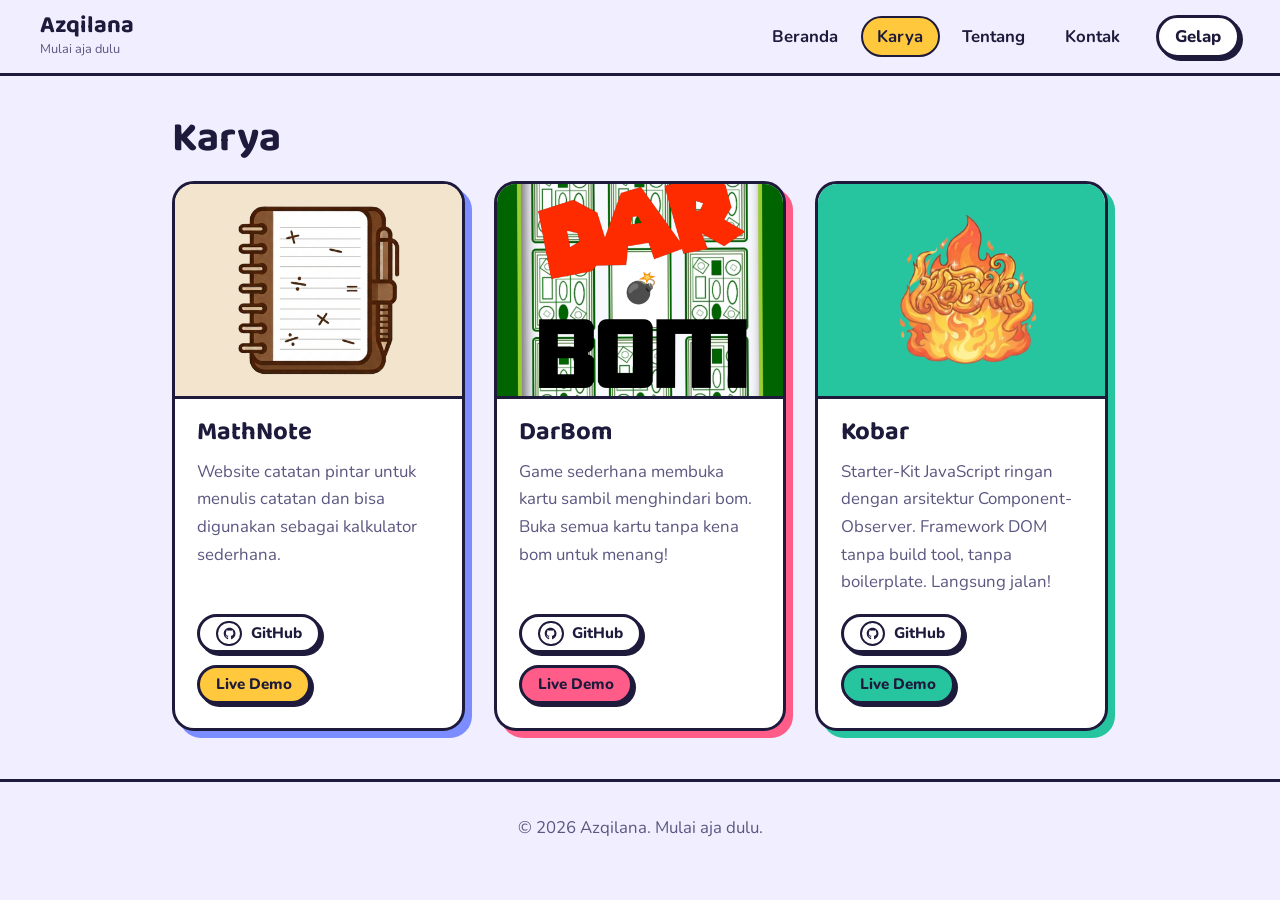
==== karya.html @ f3a000fe "perbaharui desain portofolio" ====
<!doctype html>
<html lang="id" data-theme="light">
<head>
<meta charset="UTF-8">
<meta name="viewport" content="width=device-width, initial-scale=1">
<title>Karya | Azqilana</title>
<meta name="description" content="Karya Azqilana: MathNote, DarBom, dan Kobar.">
<meta property="og:title" content="Azqilana | Junior Web Developer">
<meta property="og:description" content="Karya Azqilana: MathNote, DarBom, dan Kobar.">
<meta property="og:image" content="pp.png">
<link rel="icon" href="favicon.ico">
<link rel="preconnect" href="https://fonts.googleapis.com">
<link rel="stylesheet" href="https://fonts.googleapis.com/css2?family=Baloo+2:wght@700;800&family=Nunito:wght@400;700;800&display=swap">
<link rel="stylesheet" href="style.css">
<script>(function(){var t,m=/[?&]tema=(dark|light)/.exec(location.search);t=m&&m[1];try{t=t||localStorage.getItem("tema")}catch(e){}if(!t&&/^tema:(dark|light)$/.test(window.name))t=window.name.slice(5);t=t||(matchMedia("(prefers-color-scheme: dark)").matches?"dark":"light");document.documentElement.dataset.theme=t})()</script>
</head>
<body data-page="karya.html">
<main>
<h2>Karya</h2>
<div class="grid">
<article class="card" style="--c:var(--blue)">
<img src="mathnote.png" alt="Tampilan MathNote">
<div><h3>MathNote</h3>
<p>Website catatan pintar untuk menulis catatan dan bisa digunakan sebagai kalkulator sederhana.</p>
<div class="row"><a class="btn sm alt" href="https://github.com/azqilana/mathnote" target="_blank" rel="noopener"><span class="ic" aria-hidden="true"><svg><use href="#github"></use></svg></span>GitHub</a><a class="btn sm" href="https://mathnote.azqilana.my.id/" target="_blank" rel="noopener">Live Demo</a></div></div>
</article>
<article class="card" style="--c:var(--pink)">
<img src="DarBom.webp" alt="Tampilan DarBom">
<div><h3>DarBom</h3>
<p>Game sederhana membuka kartu sambil menghindari bom. Buka semua kartu tanpa kena bom untuk menang!</p>
<div class="row"><a class="btn sm alt" href="https://github.com/azqilana/DarBom" target="_blank" rel="noopener"><span class="ic" aria-hidden="true"><svg><use href="#github"></use></svg></span>GitHub</a><a class="btn sm pink" href="https://darbom.azqilana.my.id/" target="_blank" rel="noopener">Live Demo</a></div></div>
</article>
<article class="card" style="--c:var(--mint)">
<img class="logo" src="kobar-logo.png" alt="Logo Kobar">
<div><h3>Kobar</h3>
<p>Starter-Kit JavaScript ringan dengan arsitektur Component-Observer. Framework DOM tanpa build tool, tanpa boilerplate. Langsung jalan!</p>
<div class="row"><a class="btn sm alt" href="https://github.com/azqilana/kobar" target="_blank" rel="noopener"><span class="ic" aria-hidden="true"><svg><use href="#github"></use></svg></span>GitHub</a><a class="btn sm mint" href="https://kobar.azqilana.my.id/" target="_blank" rel="noopener">Live Demo</a></div></div>
</article>
</div>
</main>
<script src="site.js"></script>
</body>
</html>
---- style.css ----
:root{--bg:#F1EEFF;--card:#fff;--ink:#1D1A3B;--muted:#5B5780;--line:#1D1A3B;--pink:#FF5C8A;--yellow:#FFC83D;--mint:#27C4A0;--blue:#7B8DFF;--on:#1D1A3B;--err:#C2185B}
[data-theme=dark]{--bg:#16132E;--card:#231F47;--ink:#F3F0FF;--muted:#B7B2DB;--line:#F3F0FF;--err:#FF7FA5}
*{box-sizing:border-box}
html{scroll-padding-top:90px}
body{margin:0;background:var(--bg);color:var(--ink);font:1.05rem/1.65 Nunito,system-ui,sans-serif;padding-top:env(safe-area-inset-top)}
h1,h2,h3,.logo b{font-family:"Baloo 2",Nunito,system-ui,sans-serif;line-height:1.1;margin:0}
:focus-visible{outline:3px solid var(--blue);outline-offset:3px}
.bar{position:sticky;top:0;z-index:5;display:flex;flex-wrap:wrap;align-items:center;gap:.5rem 1.25rem;padding:.8rem clamp(1rem,4vw,2.5rem);background:var(--bg);border-bottom:3px solid var(--line)}
.logo{display:flex;flex-direction:column;text-decoration:none;color:inherit;margin-right:auto}
.logo b{font-size:1.5rem}.logo small{color:var(--muted);font-size:.8rem}
nav{display:flex;gap:.4rem;flex-wrap:wrap}
nav a{padding:.3rem .9rem;border-radius:99px;text-decoration:none;color:inherit;font-weight:700;border:2px solid transparent}
nav a:hover{border-color:var(--line)}
nav a[aria-current]{background:var(--yellow);color:var(--on);border-color:var(--line)}
button,.btn{font:inherit;font-weight:800;cursor:pointer;border:3px solid var(--line);border-radius:99px;padding:.55rem 1.3rem;color:var(--on);background:var(--yellow);text-decoration:none;display:inline-flex;align-items:center;justify-content:center;gap:.55rem;box-shadow:3px 3px 0 var(--line);transition:transform .12s,box-shadow .12s}
button:hover,.btn:hover{transform:translate(-1px,-1px);box-shadow:5px 5px 0 var(--line)}
button:active,.btn:active{transform:translate(2px,2px);box-shadow:1px 1px 0 var(--line)}
button:disabled{opacity:.7;cursor:wait}
#tema{background:var(--card);color:var(--ink);padding:.3rem 1rem}
.btn.alt{background:var(--card);color:var(--ink)}
.btn.sm{padding:.25rem 1rem;font-size:.95rem}
.pink{background:var(--pink)}.mint{background:var(--mint)}
main{max-width:1000px;margin:0 auto;padding:2.5rem clamp(1rem,4vw,2rem) 3rem}
h1{font-size:clamp(2.4rem,7vw,4.2rem)}
h2{font-size:clamp(1.8rem,5vw,2.6rem);margin:3rem 0 1.2rem}
main>h2:first-child{margin-top:0}
.lead{font-size:1.2rem;max-width:34rem}
.hero{display:grid;grid-template-columns:1fr 280px;gap:2.5rem;align-items:center}
.photo{width:100%;aspect-ratio:1;object-fit:cover;background:var(--yellow);border:3px solid var(--line);border-radius:42% 58% 55% 45%/50% 45% 55% 50%;box-shadow:8px 8px 0 var(--pink)}
.tag{display:inline-block;background:var(--mint);color:var(--on);border:3px solid var(--line);border-radius:99px;padding:.1rem .9rem;font-weight:800;margin:.8rem 0}
.row{display:flex;flex-wrap:wrap;gap:.75rem;margin-top:1.4rem}
.chips{display:flex;flex-wrap:wrap;gap:.7rem;padding:0;margin:0;list-style:none}
.chips li{padding:.35rem 1.1rem;border:3px solid var(--line);border-radius:99px;font-weight:800;color:var(--on)}
.chips li:nth-child(4n+1){background:var(--yellow)}.chips li:nth-child(4n+2){background:var(--pink)}
.chips li:nth-child(4n+3){background:var(--mint)}.chips li:nth-child(4n){background:var(--blue)}
.grid{display:grid;grid-template-columns:repeat(auto-fit,minmax(270px,1fr));gap:1.8rem}
.card{background:var(--card);border:3px solid var(--line);border-radius:22px;overflow:hidden;box-shadow:7px 7px 0 var(--c,var(--pink));display:flex;flex-direction:column}
.card img{width:100%;aspect-ratio:4/3;height:auto;object-fit:cover;object-position:center;background:var(--c);border-bottom:3px solid var(--line)}
.card img.logo{object-fit:contain;padding:1rem}
.card>div{padding:1.2rem 1.4rem 1.5rem;display:flex;flex-direction:column;gap:.7rem;flex:1}
.card h3{font-size:1.6rem}.card p{margin:0;color:var(--muted)}
.card .row{margin-top:auto;padding-top:.4rem}
.about{display:grid;grid-template-columns:260px 1fr;gap:2.5rem;align-items:start}
.about p{max-width:36rem;margin:0 0 1rem}
.contact{display:grid;grid-template-columns:1fr 1fr;gap:2rem;align-items:start}
.box{background:var(--card);border:3px solid var(--line);border-radius:22px;padding:1.5rem;box-shadow:7px 7px 0 var(--c,var(--blue))}
.box h2{margin:0 0 1rem;font-size:1.7rem}
.social{display:flex;flex-direction:column;gap:.9rem;align-items:flex-start}
input,textarea{width:100%;font:inherit;padding:.7rem 1rem;margin-bottom:.9rem;border:3px solid var(--line);border-radius:14px;background:var(--bg);color:var(--ink)}
textarea{min-height:140px;resize:vertical}
.err{min-height:1.5rem;color:var(--err);font-weight:700;margin:0 0 .6rem}
footer{text-align:center;padding:2rem 1rem;color:var(--muted);border-top:3px solid var(--line)}
@media(max-width:760px){.hero,.about,.contact{grid-template-columns:1fr}.hero .photo{order:-1;max-width:240px}.about .photo{max-width:220px}}
@media(prefers-reduced-motion:reduce){*{transition:none!important}}
.ic{display:inline-grid;place-items:center;flex:none;width:2rem;height:2rem;background:#fff;color:#1D1A3B;border:2px solid var(--line);border-radius:50%}
.ic svg{width:1.2rem;height:1.2rem}
.btn.sm .ic{width:1.6rem;height:1.6rem}
.btn.sm .ic svg{width:.95rem;height:.95rem}
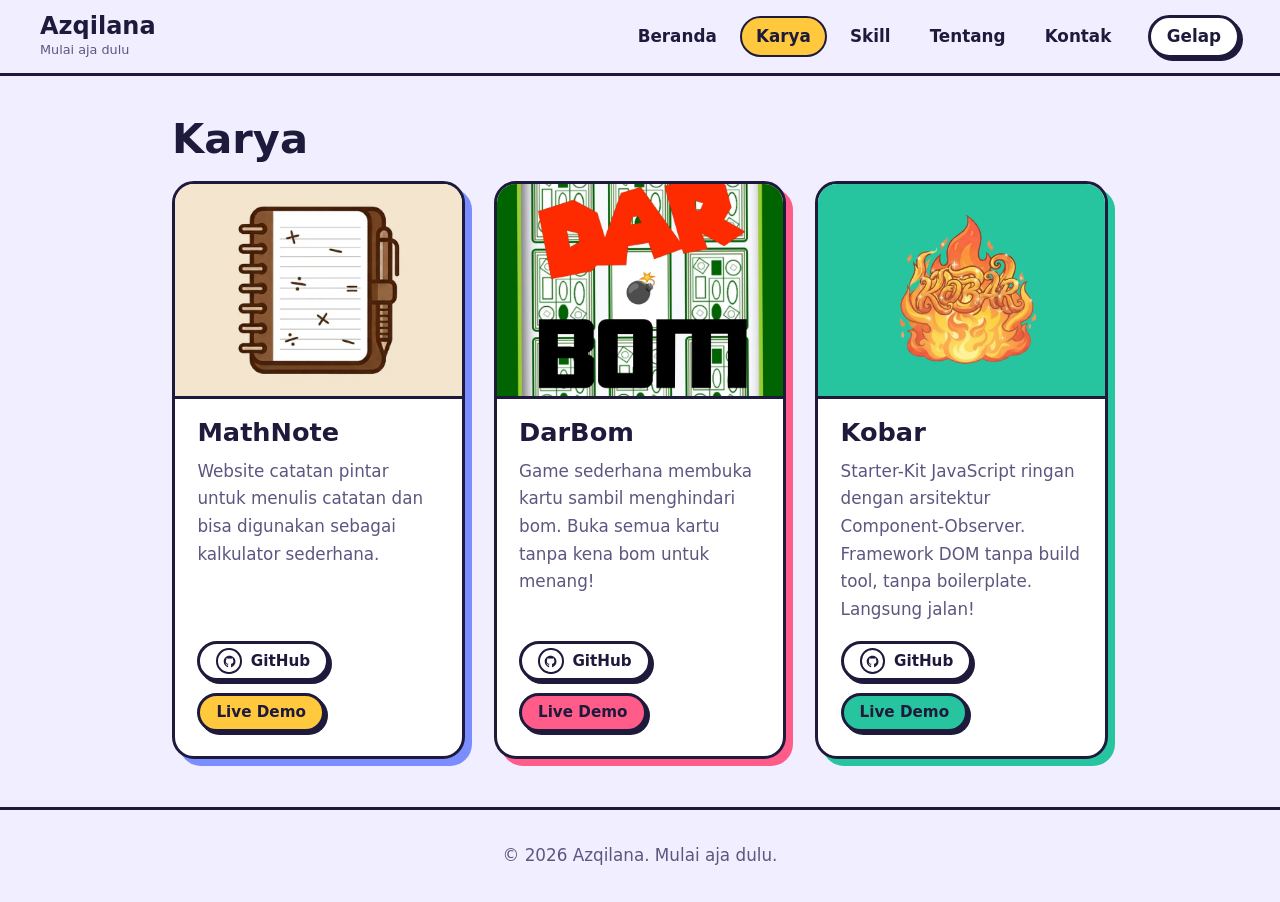
==== commit 9be4f32c: "rubah tampilan beranda dan kompres file gambar" ====
--- a/karya.html
+++ b/karya.html
@@ -7,37 +7,38 @@
 <meta name="description" content="Karya Azqilana: MathNote, DarBom, dan Kobar.">
 <meta property="og:title" content="Azqilana | Junior Web Developer">
 <meta property="og:description" content="Karya Azqilana: MathNote, DarBom, dan Kobar.">
-<meta property="og:image" content="pp.png">
+<meta property="og:image" content="https://azqilana.my.id/pp.jpg">
 <link rel="icon" href="favicon.ico">
-<link rel="preconnect" href="https://fonts.googleapis.com">
-<link rel="stylesheet" href="https://fonts.googleapis.com/css2?family=Baloo+2:wght@700;800&family=Nunito:wght@400;700;800&display=swap">
 <link rel="stylesheet" href="style.css">
 <script>(function(){var t,m=/[?&]tema=(dark|light)/.exec(location.search);t=m&&m[1];try{t=t||localStorage.getItem("tema")}catch(e){}if(!t&&/^tema:(dark|light)$/.test(window.name))t=window.name.slice(5);t=t||(matchMedia("(prefers-color-scheme: dark)").matches?"dark":"light");document.documentElement.dataset.theme=t})()</script>
 </head>
 <body data-page="karya.html">
+<svg xmlns="http://www.w3.org/2000/svg" style="display: none"><symbol id="linkedin" viewBox="0 0 640 640"><path fill="#0077b5" d="M196.3 512L103.4 512L103.4 212.9L196.3 212.9L196.3 512zM149.8 172.1C120.1 172.1 96 147.5 96 117.8C96 103.5 101.7 89.9 111.8 79.8C121.9 69.7 135.6 64 149.8 64C164 64 177.7 69.7 187.8 79.8C197.9 89.9 203.6 103.6 203.6 117.8C203.6 147.5 179.5 172.1 149.8 172.1zM543.9 512L451.2 512L451.2 366.4C451.2 331.7 450.5 287.2 402.9 287.2C354.6 287.2 347.2 324.9 347.2 363.9L347.2 512L254.4 512L254.4 212.9L343.5 212.9L343.5 253.7L344.8 253.7C357.2 230.2 387.5 205.4 432.7 205.4C526.7 205.4 544 267.3 544 347.7L544 512L543.9 512z" /></symbol><symbol id="github" viewBox="0 0 640 640"><path fill="currentColor" d="M237.9 461.4C237.9 463.4 235.6 465 232.7 465C229.4 465.3 227.1 463.7 227.1 461.4C227.1 459.4 229.4 457.8 232.3 457.8C235.3 457.5 237.9 459.1 237.9 461.4zM206.8 456.9C206.1 458.9 208.1 461.2 211.1 461.8C213.7 462.8 216.7 461.8 217.3 459.8C217.9 457.8 216 455.5 213 454.6C210.4 453.9 207.5 454.9 206.8 456.9zM251 455.2C248.1 455.9 246.1 457.8 246.4 460.1C246.7 462.1 249.3 463.4 252.3 462.7C255.2 462 257.2 460.1 256.9 458.1C256.6 456.2 253.9 454.9 251 455.2zM316.8 72C178.1 72 72 177.3 72 316C72 426.9 141.8 521.8 241.5 555.2C254.3 557.5 258.8 549.6 258.8 543.1C258.8 536.9 258.5 502.7 258.5 481.7C258.5 481.7 188.5 496.7 173.8 451.9C173.8 451.9 162.4 422.8 146 415.3C146 415.3 123.1 399.6 147.6 399.9C147.6 399.9 172.5 401.9 186.2 425.7C208.1 464.3 244.8 453.2 259.1 446.6C261.4 430.6 267.9 419.5 275.1 412.9C219.2 406.7 162.8 398.6 162.8 302.4C162.8 274.9 170.4 261.1 186.4 243.5C183.8 237 175.3 210.2 189 175.6C209.9 169.1 258 202.6 258 202.6C278 197 299.5 194.1 320.8 194.1C342.1 194.1 363.6 197 383.6 202.6C383.6 202.6 431.7 169 452.6 175.6C466.3 210.3 457.8 237 455.2 243.5C471.2 261.2 481 275 481 302.4C481 398.9 422.1 406.6 366.2 412.9C375.4 420.8 383.2 435.8 383.2 459.3C383.2 493 382.9 534.7 382.9 542.9C382.9 549.4 387.5 557.3 400.2 555C500.2 521.8 568 426.9 568 316C568 177.3 455.5 72 316.8 72zM169.2 416.9C167.9 417.9 168.2 420.2 169.9 422.1C171.5 423.7 173.8 424.4 175.1 423.1C176.4 422.1 176.1 419.8 174.4 417.9C172.8 416.3 170.5 415.6 169.2 416.9zM158.4 408.8C157.7 410.1 158.7 411.7 160.7 412.7C162.3 413.7 164.3 413.4 165 412C165.7 410.7 164.7 409.1 162.7 408.1C160.7 407.5 159.1 407.8 158.4 408.8zM190.8 444.4C189.2 445.7 189.8 448.7 192.1 450.6C194.4 452.9 197.3 453.2 198.6 451.6C199.9 450.3 199.3 447.3 197.3 445.4C195.1 443.1 192.1 442.8 190.8 444.4zM179.4 429.7C177.8 430.7 177.8 433.3 179.4 435.6C181 437.9 183.7 438.9 185 437.9C186.6 436.6 186.6 434 185 431.7C183.6 429.4 181 428.4 179.4 429.7z" /></symbol></svg>
+<header class="bar"><a class="logo" href="index.html"><b>Azqilana</b><small>Mulai aja dulu</small></a><nav id="nav" aria-label="Menu utama"><a href="index.html">Beranda</a><a href="karya.html" aria-current="page">Karya</a><a href="skill.html">Skill</a><a href="tentang.html">Tentang</a><a href="kontak.html">Kontak</a></nav><button id="tema" type="button"><span class="ico" aria-hidden="true">☾︎</span><span class="lbl">Gelap</span></button><button id="menu" type="button" aria-label="Buka menu" aria-expanded="false" aria-controls="nav"><span class="bars"></span></button></header>
 <main>
 <h2>Karya</h2>
 <div class="grid">
 <article class="card" style="--c:var(--blue)">
-<img src="mathnote.png" alt="Tampilan MathNote">
+<img src="mathnote.webp" width="800" height="800" alt="Tampilan MathNote" decoding="async">
 <div><h3>MathNote</h3>
 <p>Website catatan pintar untuk menulis catatan dan bisa digunakan sebagai kalkulator sederhana.</p>
 <div class="row"><a class="btn sm alt" href="https://github.com/azqilana/mathnote" target="_blank" rel="noopener"><span class="ic" aria-hidden="true"><svg><use href="#github"></use></svg></span>GitHub</a><a class="btn sm" href="https://mathnote.azqilana.my.id/" target="_blank" rel="noopener">Live Demo</a></div></div>
 </article>
 <article class="card" style="--c:var(--pink)">
-<img src="DarBom.webp" alt="Tampilan DarBom">
+<img src="DarBom.webp" width="800" height="800" alt="Tampilan DarBom" loading="lazy" decoding="async">
 <div><h3>DarBom</h3>
 <p>Game sederhana membuka kartu sambil menghindari bom. Buka semua kartu tanpa kena bom untuk menang!</p>
 <div class="row"><a class="btn sm alt" href="https://github.com/azqilana/DarBom" target="_blank" rel="noopener"><span class="ic" aria-hidden="true"><svg><use href="#github"></use></svg></span>GitHub</a><a class="btn sm pink" href="https://darbom.azqilana.my.id/" target="_blank" rel="noopener">Live Demo</a></div></div>
 </article>
 <article class="card" style="--c:var(--mint)">
-<img class="logo" src="kobar-logo.png" alt="Logo Kobar">
+<img class="logo" src="kobar-logo.webp" width="600" height="600" alt="Logo Kobar" loading="lazy" decoding="async">
 <div><h3>Kobar</h3>
 <p>Starter-Kit JavaScript ringan dengan arsitektur Component-Observer. Framework DOM tanpa build tool, tanpa boilerplate. Langsung jalan!</p>
 <div class="row"><a class="btn sm alt" href="https://github.com/azqilana/kobar" target="_blank" rel="noopener"><span class="ic" aria-hidden="true"><svg><use href="#github"></use></svg></span>GitHub</a><a class="btn sm mint" href="https://kobar.azqilana.my.id/" target="_blank" rel="noopener">Live Demo</a></div></div>
 </article>
 </div>
 </main>
+<footer>© 2026 Azqilana. Mulai aja dulu.</footer>
 <script src="site.js"></script>
 </body>
 </html>
--- a/style.css
+++ b/style.css
@@ -2,8 +2,8 @@
 [data-theme=dark]{--bg:#16132E;--card:#231F47;--ink:#F3F0FF;--muted:#B7B2DB;--line:#F3F0FF;--err:#FF7FA5}
 *{box-sizing:border-box}
 html{scroll-padding-top:90px}
-body{margin:0;background:var(--bg);color:var(--ink);font:1.05rem/1.65 Nunito,system-ui,sans-serif;padding-top:env(safe-area-inset-top)}
-h1,h2,h3,.logo b{font-family:"Baloo 2",Nunito,system-ui,sans-serif;line-height:1.1;margin:0}
+body{min-height:100vh;min-height:100dvh;display:flex;flex-direction:column;margin:0;background:var(--bg);color:var(--ink);font:1.05rem/1.65 system-ui,-apple-system,"Segoe UI",Roboto,"Helvetica Neue",Arial,sans-serif;padding-top:env(safe-area-inset-top)}
+h1,h2,h3,.logo b{font-family:ui-rounded,"Arial Rounded MT Bold","Trebuchet MS",system-ui,-apple-system,"Segoe UI",Roboto,sans-serif;font-weight:800;line-height:1.1;margin:0}
 :focus-visible{outline:3px solid var(--blue);outline-offset:3px}
 .bar{position:sticky;top:0;z-index:5;display:flex;flex-wrap:wrap;align-items:center;gap:.5rem 1.25rem;padding:.8rem clamp(1rem,4vw,2.5rem);background:var(--bg);border-bottom:3px solid var(--line)}
 .logo{display:flex;flex-direction:column;text-decoration:none;color:inherit;margin-right:auto}
@@ -50,9 +50,34 @@
 textarea{min-height:140px;resize:vertical}
 .err{min-height:1.5rem;color:var(--err);font-weight:700;margin:0 0 .6rem}
 footer{text-align:center;padding:2rem 1rem;color:var(--muted);border-top:3px solid var(--line)}
-@media(max-width:760px){.hero,.about,.contact{grid-template-columns:1fr}.hero .photo{order:-1;max-width:240px}.about .photo{max-width:220px}}
+.skills{display:grid;grid-template-columns:repeat(auto-fit,minmax(200px,1fr));gap:1.5rem}
+.sk{background:var(--card);border:3px solid var(--line);border-radius:18px;overflow:hidden;box-shadow:5px 5px 0 var(--c,var(--yellow))}
+.sk h3{background:var(--c,var(--yellow));color:var(--on);padding:.7rem 1rem;border-bottom:3px solid var(--line);font-size:1.4rem}
+.sk p{margin:0;padding:.9rem 1rem 1.1rem;color:var(--muted)}
+#menu{display:none;background:var(--card);color:var(--ink)}
+.bars{display:block;width:20px;height:3px;border-radius:2px;background:currentColor;box-shadow:0 -7px 0 currentColor,0 7px 0 currentColor}
+#tema .ico{display:none}
+@media(max-width:760px){
+.bar{flex-wrap:nowrap;gap:.6rem;padding:.55rem 1rem}
+.logo{min-width:0}.logo b{font-size:1.3rem}.logo small{display:none}
+#tema,#menu{min-width:46px;min-height:46px;padding:0 .8rem;display:inline-flex;align-items:center;justify-content:center}
+#tema .lbl{display:none}#tema .ico{display:inline;font-size:1.25rem;line-height:1}
+nav{display:none;position:absolute;top:100%;left:0;right:0;flex-direction:column;gap:.3rem;padding:.6rem 1rem 1rem;background:var(--bg);border-bottom:3px solid var(--line)}
+nav.open{display:flex}
+nav a{padding:.8rem 1rem;min-height:48px;display:flex;align-items:center;font-size:1.1rem;border-radius:14px}
+main{padding-top:1.8rem}
+.hero,.about,.contact{grid-template-columns:1fr}
+.hero{text-align:center;justify-items:center;gap:1.5rem}
+.hero .photo{order:-1;width:200px;max-width:60vw}
+.hero .lead{margin-inline:auto}.hero .row{justify-content:center}
+.btn{min-height:44px}.hero .btn{min-height:48px}
+.hero .row{width:100%}.hero .row .btn{flex:1 1 140px}
+.about .photo{width:200px;max-width:60vw;margin-inline:auto}
+.skills{grid-template-columns:1fr 1fr;gap:1.1rem}
+}
 @media(prefers-reduced-motion:reduce){*{transition:none!important}}
 .ic{display:inline-grid;place-items:center;flex:none;width:2rem;height:2rem;background:#fff;color:#1D1A3B;border:2px solid var(--line);border-radius:50%}
 .ic svg{width:1.2rem;height:1.2rem}
 .btn.sm .ic{width:1.6rem;height:1.6rem}
 .btn.sm .ic svg{width:.95rem;height:.95rem}
+main{flex:1;width:100%}
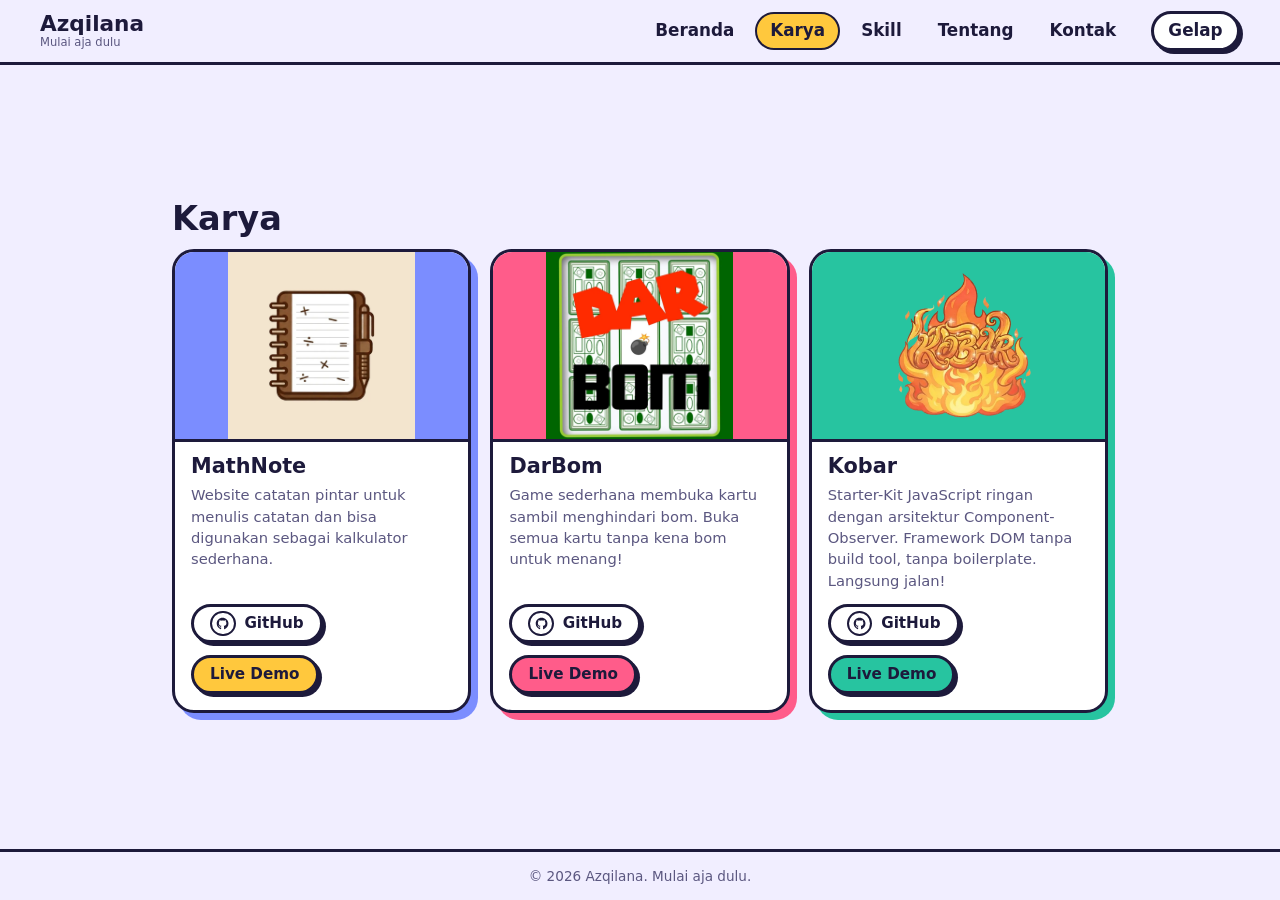
==== commit 079ca8e4: "membuat ai catalog" ====
--- a/karya.html
+++ b/karya.html
@@ -1,44 +1,197 @@
 <!doctype html>
 <html lang="id" data-theme="light">
-<head>
-<meta charset="UTF-8">
-<meta name="viewport" content="width=device-width, initial-scale=1">
-<title>Karya | Azqilana</title>
-<meta name="description" content="Karya Azqilana: MathNote, DarBom, dan Kobar.">
-<meta property="og:title" content="Azqilana | Junior Web Developer">
-<meta property="og:description" content="Karya Azqilana: MathNote, DarBom, dan Kobar.">
-<meta property="og:image" content="https://azqilana.my.id/pp.jpg">
-<link rel="icon" href="favicon.ico">
-<link rel="stylesheet" href="style.css">
-<script>(function(){var t,m=/[?&]tema=(dark|light)/.exec(location.search);t=m&&m[1];try{t=t||localStorage.getItem("tema")}catch(e){}if(!t&&/^tema:(dark|light)$/.test(window.name))t=window.name.slice(5);t=t||(matchMedia("(prefers-color-scheme: dark)").matches?"dark":"light");document.documentElement.dataset.theme=t})()</script>
-</head>
-<body data-page="karya.html">
-<svg xmlns="http://www.w3.org/2000/svg" style="display: none"><symbol id="linkedin" viewBox="0 0 640 640"><path fill="#0077b5" d="M196.3 512L103.4 512L103.4 212.9L196.3 212.9L196.3 512zM149.8 172.1C120.1 172.1 96 147.5 96 117.8C96 103.5 101.7 89.9 111.8 79.8C121.9 69.7 135.6 64 149.8 64C164 64 177.7 69.7 187.8 79.8C197.9 89.9 203.6 103.6 203.6 117.8C203.6 147.5 179.5 172.1 149.8 172.1zM543.9 512L451.2 512L451.2 366.4C451.2 331.7 450.5 287.2 402.9 287.2C354.6 287.2 347.2 324.9 347.2 363.9L347.2 512L254.4 512L254.4 212.9L343.5 212.9L343.5 253.7L344.8 253.7C357.2 230.2 387.5 205.4 432.7 205.4C526.7 205.4 544 267.3 544 347.7L544 512L543.9 512z" /></symbol><symbol id="github" viewBox="0 0 640 640"><path fill="currentColor" d="M237.9 461.4C237.9 463.4 235.6 465 232.7 465C229.4 465.3 227.1 463.7 227.1 461.4C227.1 459.4 229.4 457.8 232.3 457.8C235.3 457.5 237.9 459.1 237.9 461.4zM206.8 456.9C206.1 458.9 208.1 461.2 211.1 461.8C213.7 462.8 216.7 461.8 217.3 459.8C217.9 457.8 216 455.5 213 454.6C210.4 453.9 207.5 454.9 206.8 456.9zM251 455.2C248.1 455.9 246.1 457.8 246.4 460.1C246.7 462.1 249.3 463.4 252.3 462.7C255.2 462 257.2 460.1 256.9 458.1C256.6 456.2 253.9 454.9 251 455.2zM316.8 72C178.1 72 72 177.3 72 316C72 426.9 141.8 521.8 241.5 555.2C254.3 557.5 258.8 549.6 258.8 543.1C258.8 536.9 258.5 502.7 258.5 481.7C258.5 481.7 188.5 496.7 173.8 451.9C173.8 451.9 162.4 422.8 146 415.3C146 415.3 123.1 399.6 147.6 399.9C147.6 399.9 172.5 401.9 186.2 425.7C208.1 464.3 244.8 453.2 259.1 446.6C261.4 430.6 267.9 419.5 275.1 412.9C219.2 406.7 162.8 398.6 162.8 302.4C162.8 274.9 170.4 261.1 186.4 243.5C183.8 237 175.3 210.2 189 175.6C209.9 169.1 258 202.6 258 202.6C278 197 299.5 194.1 320.8 194.1C342.1 194.1 363.6 197 383.6 202.6C383.6 202.6 431.7 169 452.6 175.6C466.3 210.3 457.8 237 455.2 243.5C471.2 261.2 481 275 481 302.4C481 398.9 422.1 406.6 366.2 412.9C375.4 420.8 383.2 435.8 383.2 459.3C383.2 493 382.9 534.7 382.9 542.9C382.9 549.4 387.5 557.3 400.2 555C500.2 521.8 568 426.9 568 316C568 177.3 455.5 72 316.8 72zM169.2 416.9C167.9 417.9 168.2 420.2 169.9 422.1C171.5 423.7 173.8 424.4 175.1 423.1C176.4 422.1 176.1 419.8 174.4 417.9C172.8 416.3 170.5 415.6 169.2 416.9zM158.4 408.8C157.7 410.1 158.7 411.7 160.7 412.7C162.3 413.7 164.3 413.4 165 412C165.7 410.7 164.7 409.1 162.7 408.1C160.7 407.5 159.1 407.8 158.4 408.8zM190.8 444.4C189.2 445.7 189.8 448.7 192.1 450.6C194.4 452.9 197.3 453.2 198.6 451.6C199.9 450.3 199.3 447.3 197.3 445.4C195.1 443.1 192.1 442.8 190.8 444.4zM179.4 429.7C177.8 430.7 177.8 433.3 179.4 435.6C181 437.9 183.7 438.9 185 437.9C186.6 436.6 186.6 434 185 431.7C183.6 429.4 181 428.4 179.4 429.7z" /></symbol></svg>
-<header class="bar"><a class="logo" href="index.html"><b>Azqilana</b><small>Mulai aja dulu</small></a><nav id="nav" aria-label="Menu utama"><a href="index.html">Beranda</a><a href="karya.html" aria-current="page">Karya</a><a href="skill.html">Skill</a><a href="tentang.html">Tentang</a><a href="kontak.html">Kontak</a></nav><button id="tema" type="button"><span class="ico" aria-hidden="true">☾︎</span><span class="lbl">Gelap</span></button><button id="menu" type="button" aria-label="Buka menu" aria-expanded="false" aria-controls="nav"><span class="bars"></span></button></header>
-<main>
-<h2>Karya</h2>
-<div class="grid">
-<article class="card" style="--c:var(--blue)">
-<img src="mathnote.webp" width="800" height="800" alt="Tampilan MathNote" decoding="async">
-<div><h3>MathNote</h3>
-<p>Website catatan pintar untuk menulis catatan dan bisa digunakan sebagai kalkulator sederhana.</p>
-<div class="row"><a class="btn sm alt" href="https://github.com/azqilana/mathnote" target="_blank" rel="noopener"><span class="ic" aria-hidden="true"><svg><use href="#github"></use></svg></span>GitHub</a><a class="btn sm" href="https://mathnote.azqilana.my.id/" target="_blank" rel="noopener">Live Demo</a></div></div>
-</article>
-<article class="card" style="--c:var(--pink)">
-<img src="DarBom.webp" width="800" height="800" alt="Tampilan DarBom" loading="lazy" decoding="async">
-<div><h3>DarBom</h3>
-<p>Game sederhana membuka kartu sambil menghindari bom. Buka semua kartu tanpa kena bom untuk menang!</p>
-<div class="row"><a class="btn sm alt" href="https://github.com/azqilana/DarBom" target="_blank" rel="noopener"><span class="ic" aria-hidden="true"><svg><use href="#github"></use></svg></span>GitHub</a><a class="btn sm pink" href="https://darbom.azqilana.my.id/" target="_blank" rel="noopener">Live Demo</a></div></div>
-</article>
-<article class="card" style="--c:var(--mint)">
-<img class="logo" src="kobar-logo.webp" width="600" height="600" alt="Logo Kobar" loading="lazy" decoding="async">
-<div><h3>Kobar</h3>
-<p>Starter-Kit JavaScript ringan dengan arsitektur Component-Observer. Framework DOM tanpa build tool, tanpa boilerplate. Langsung jalan!</p>
-<div class="row"><a class="btn sm alt" href="https://github.com/azqilana/kobar" target="_blank" rel="noopener"><span class="ic" aria-hidden="true"><svg><use href="#github"></use></svg></span>GitHub</a><a class="btn sm mint" href="https://kobar.azqilana.my.id/" target="_blank" rel="noopener">Live Demo</a></div></div>
-</article>
-</div>
-</main>
-<footer>© 2026 Azqilana. Mulai aja dulu.</footer>
-<script src="site.js"></script>
-</body>
+    <head>
+        <meta charset="UTF-8" />
+        <meta name="viewport" content="width=device-width, initial-scale=1" />
+        <title>Karya | Azqilana</title>
+        <meta
+            name="description"
+            content="Karya Azqilana: MathNote, DarBom, dan Kobar."
+        />
+        <meta property="og:title" content="Azqilana | Junior Web Developer" />
+        <meta
+            property="og:description"
+            content="Karya Azqilana: MathNote, DarBom, dan Kobar."
+        />
+        <meta property="og:image" content="https://azqilana.my.id/pp.jpg" />
+        <link
+            rel="agent-discovery"
+            type="application/ai-catalog+json"
+            href="/.well-known/ard.json"
+        />
+        <link
+            rel="agent-discovery"
+            type="application/ai-catalog+json"
+            href="ai-catalog.json"
+        />
+        <link rel="icon" href="favicon.ico" />
+        <link rel="stylesheet" href="style.css" />
+        <script>
+            (function () {
+                var t,
+                    m = /[?&]tema=(dark|light)/.exec(location.search);
+                t = m && m[1];
+                try {
+                    t = t || localStorage.getItem("tema");
+                } catch (e) {}
+                if (!t && /^tema:(dark|light)$/.test(window.name))
+                    t = window.name.slice(5);
+                t =
+                    t ||
+                    (matchMedia("(prefers-color-scheme: dark)").matches
+                        ? "dark"
+                        : "light");
+                document.documentElement.dataset.theme = t;
+            })();
+        </script>
+    </head>
+    <body data-page="karya.html">
+        <svg xmlns="http://www.w3.org/2000/svg" style="display: none">
+            <symbol id="linkedin" viewBox="0 0 640 640">
+                <path
+                    fill="#0077b5"
+                    d="M196.3 512L103.4 512L103.4 212.9L196.3 212.9L196.3 512zM149.8 172.1C120.1 172.1 96 147.5 96 117.8C96 103.5 101.7 89.9 111.8 79.8C121.9 69.7 135.6 64 149.8 64C164 64 177.7 69.7 187.8 79.8C197.9 89.9 203.6 103.6 203.6 117.8C203.6 147.5 179.5 172.1 149.8 172.1zM543.9 512L451.2 512L451.2 366.4C451.2 331.7 450.5 287.2 402.9 287.2C354.6 287.2 347.2 324.9 347.2 363.9L347.2 512L254.4 512L254.4 212.9L343.5 212.9L343.5 253.7L344.8 253.7C357.2 230.2 387.5 205.4 432.7 205.4C526.7 205.4 544 267.3 544 347.7L544 512L543.9 512z"
+                />
+            </symbol>
+            <symbol id="github" viewBox="0 0 640 640">
+                <path
+                    fill="currentColor"
+                    d="M237.9 461.4C237.9 463.4 235.6 465 232.7 465C229.4 465.3 227.1 463.7 227.1 461.4C227.1 459.4 229.4 457.8 232.3 457.8C235.3 457.5 237.9 459.1 237.9 461.4zM206.8 456.9C206.1 458.9 208.1 461.2 211.1 461.8C213.7 462.8 216.7 461.8 217.3 459.8C217.9 457.8 216 455.5 213 454.6C210.4 453.9 207.5 454.9 206.8 456.9zM251 455.2C248.1 455.9 246.1 457.8 246.4 460.1C246.7 462.1 249.3 463.4 252.3 462.7C255.2 462 257.2 460.1 256.9 458.1C256.6 456.2 253.9 454.9 251 455.2zM316.8 72C178.1 72 72 177.3 72 316C72 426.9 141.8 521.8 241.5 555.2C254.3 557.5 258.8 549.6 258.8 543.1C258.8 536.9 258.5 502.7 258.5 481.7C258.5 481.7 188.5 496.7 173.8 451.9C173.8 451.9 162.4 422.8 146 415.3C146 415.3 123.1 399.6 147.6 399.9C147.6 399.9 172.5 401.9 186.2 425.7C208.1 464.3 244.8 453.2 259.1 446.6C261.4 430.6 267.9 419.5 275.1 412.9C219.2 406.7 162.8 398.6 162.8 302.4C162.8 274.9 170.4 261.1 186.4 243.5C183.8 237 175.3 210.2 189 175.6C209.9 169.1 258 202.6 258 202.6C278 197 299.5 194.1 320.8 194.1C342.1 194.1 363.6 197 383.6 202.6C383.6 202.6 431.7 169 452.6 175.6C466.3 210.3 457.8 237 455.2 243.5C471.2 261.2 481 275 481 302.4C481 398.9 422.1 406.6 366.2 412.9C375.4 420.8 383.2 435.8 383.2 459.3C383.2 493 382.9 534.7 382.9 542.9C382.9 549.4 387.5 557.3 400.2 555C500.2 521.8 568 426.9 568 316C568 177.3 455.5 72 316.8 72zM169.2 416.9C167.9 417.9 168.2 420.2 169.9 422.1C171.5 423.7 173.8 424.4 175.1 423.1C176.4 422.1 176.1 419.8 174.4 417.9C172.8 416.3 170.5 415.6 169.2 416.9zM158.4 408.8C157.7 410.1 158.7 411.7 160.7 412.7C162.3 413.7 164.3 413.4 165 412C165.7 410.7 164.7 409.1 162.7 408.1C160.7 407.5 159.1 407.8 158.4 408.8zM190.8 444.4C189.2 445.7 189.8 448.7 192.1 450.6C194.4 452.9 197.3 453.2 198.6 451.6C199.9 450.3 199.3 447.3 197.3 445.4C195.1 443.1 192.1 442.8 190.8 444.4zM179.4 429.7C177.8 430.7 177.8 433.3 179.4 435.6C181 437.9 183.7 438.9 185 437.9C186.6 436.6 186.6 434 185 431.7C183.6 429.4 181 428.4 179.4 429.7z"
+                />
+            </symbol>
+        </svg>
+        <header class="bar">
+            <a class="logo" href="index.html"
+                ><b>Azqilana</b><small>Mulai aja dulu</small></a
+            >
+            <nav id="nav" aria-label="Menu utama">
+                <a href="index.html">Beranda</a
+                ><a href="karya.html" aria-current="page">Karya</a
+                ><a href="skill.html">Skill</a><a href="tentang.html">Tentang</a
+                ><a href="kontak.html">Kontak</a>
+            </nav>
+            <button id="tema" type="button">
+                <span class="ico" aria-hidden="true">☾︎</span
+                ><span class="lbl">Gelap</span></button
+            ><button
+                id="menu"
+                type="button"
+                aria-label="Buka menu"
+                aria-expanded="false"
+                aria-controls="nav"
+            >
+                <span class="bars"></span>
+            </button>
+        </header>
+        <main>
+            <h2>Karya</h2>
+            <div class="grid">
+                <article class="card" style="--c: var(--blue)">
+                    <img
+                        src="mathnote.webp"
+                        width="800"
+                        height="800"
+                        alt="Tampilan MathNote"
+                        decoding="async"
+                    />
+                    <div>
+                        <h3>MathNote</h3>
+                        <p>
+                            Website catatan pintar untuk menulis catatan dan
+                            bisa digunakan sebagai kalkulator sederhana.
+                        </p>
+                        <div class="row">
+                            <a
+                                class="btn sm alt"
+                                href="https://github.com/azqilana/mathnote"
+                                target="_blank"
+                                rel="noopener"
+                                ><span class="ic" aria-hidden="true"
+                                    ><svg><use href="#github"></use></svg></span
+                                >GitHub</a
+                            ><a
+                                class="btn sm"
+                                href="https://mathnote.azqilana.my.id/"
+                                target="_blank"
+                                rel="noopener"
+                                >Live Demo</a
+                            >
+                        </div>
+                    </div>
+                </article>
+                <article class="card" style="--c: var(--pink)">
+                    <img
+                        src="DarBom.webp"
+                        width="800"
+                        height="800"
+                        alt="Tampilan DarBom"
+                        loading="lazy"
+                        decoding="async"
+                    />
+                    <div>
+                        <h3>DarBom</h3>
+                        <p>
+                            Game sederhana membuka kartu sambil menghindari bom.
+                            Buka semua kartu tanpa kena bom untuk menang!
+                        </p>
+                        <div class="row">
+                            <a
+                                class="btn sm alt"
+                                href="https://github.com/azqilana/DarBom"
+                                target="_blank"
+                                rel="noopener"
+                                ><span class="ic" aria-hidden="true"
+                                    ><svg><use href="#github"></use></svg></span
+                                >GitHub</a
+                            ><a
+                                class="btn sm pink"
+                                href="https://darbom.azqilana.my.id/"
+                                target="_blank"
+                                rel="noopener"
+                                >Live Demo</a
+                            >
+                        </div>
+                    </div>
+                </article>
+                <article class="card" style="--c: var(--mint)">
+                    <img
+                        class="logo"
+                        src="kobar-logo.webp"
+                        width="600"
+                        height="600"
+                        alt="Logo Kobar"
+                        loading="lazy"
+                        decoding="async"
+                    />
+                    <div>
+                        <h3>Kobar</h3>
+                        <p>
+                            Starter-Kit JavaScript ringan dengan arsitektur
+                            Component-Observer. Framework DOM tanpa build tool,
+                            tanpa boilerplate. Langsung jalan!
+                        </p>
+                        <div class="row">
+                            <a
+                                class="btn sm alt"
+                                href="https://github.com/azqilana/kobar"
+                                target="_blank"
+                                rel="noopener"
+                                ><span class="ic" aria-hidden="true"
+                                    ><svg><use href="#github"></use></svg></span
+                                >GitHub</a
+                            ><a
+                                class="btn sm mint"
+                                href="https://kobar.azqilana.my.id/"
+                                target="_blank"
+                                rel="noopener"
+                                >Live Demo</a
+                            >
+                        </div>
+                    </div>
+                </article>
+            </div>
+        </main>
+        <footer>© 2026 Azqilana. Mulai aja dulu.</footer>
+        <script src="site.js"></script>
+    </body>
 </html>
--- a/style.css
+++ b/style.css
@@ -1,83 +1,655 @@
-:root{--bg:#F1EEFF;--card:#fff;--ink:#1D1A3B;--muted:#5B5780;--line:#1D1A3B;--pink:#FF5C8A;--yellow:#FFC83D;--mint:#27C4A0;--blue:#7B8DFF;--on:#1D1A3B;--err:#C2185B}
-[data-theme=dark]{--bg:#16132E;--card:#231F47;--ink:#F3F0FF;--muted:#B7B2DB;--line:#F3F0FF;--err:#FF7FA5}
-*{box-sizing:border-box}
-html{scroll-padding-top:90px}
-body{min-height:100vh;min-height:100dvh;display:flex;flex-direction:column;margin:0;background:var(--bg);color:var(--ink);font:1.05rem/1.65 system-ui,-apple-system,"Segoe UI",Roboto,"Helvetica Neue",Arial,sans-serif;padding-top:env(safe-area-inset-top)}
-h1,h2,h3,.logo b{font-family:ui-rounded,"Arial Rounded MT Bold","Trebuchet MS",system-ui,-apple-system,"Segoe UI",Roboto,sans-serif;font-weight:800;line-height:1.1;margin:0}
-:focus-visible{outline:3px solid var(--blue);outline-offset:3px}
-.bar{position:sticky;top:0;z-index:5;display:flex;flex-wrap:wrap;align-items:center;gap:.5rem 1.25rem;padding:.8rem clamp(1rem,4vw,2.5rem);background:var(--bg);border-bottom:3px solid var(--line)}
-.logo{display:flex;flex-direction:column;text-decoration:none;color:inherit;margin-right:auto}
-.logo b{font-size:1.5rem}.logo small{color:var(--muted);font-size:.8rem}
-nav{display:flex;gap:.4rem;flex-wrap:wrap}
-nav a{padding:.3rem .9rem;border-radius:99px;text-decoration:none;color:inherit;font-weight:700;border:2px solid transparent}
-nav a:hover{border-color:var(--line)}
-nav a[aria-current]{background:var(--yellow);color:var(--on);border-color:var(--line)}
-button,.btn{font:inherit;font-weight:800;cursor:pointer;border:3px solid var(--line);border-radius:99px;padding:.55rem 1.3rem;color:var(--on);background:var(--yellow);text-decoration:none;display:inline-flex;align-items:center;justify-content:center;gap:.55rem;box-shadow:3px 3px 0 var(--line);transition:transform .12s,box-shadow .12s}
-button:hover,.btn:hover{transform:translate(-1px,-1px);box-shadow:5px 5px 0 var(--line)}
-button:active,.btn:active{transform:translate(2px,2px);box-shadow:1px 1px 0 var(--line)}
-button:disabled{opacity:.7;cursor:wait}
-#tema{background:var(--card);color:var(--ink);padding:.3rem 1rem}
-.btn.alt{background:var(--card);color:var(--ink)}
-.btn.sm{padding:.25rem 1rem;font-size:.95rem}
-.pink{background:var(--pink)}.mint{background:var(--mint)}
-main{max-width:1000px;margin:0 auto;padding:2.5rem clamp(1rem,4vw,2rem) 3rem}
-h1{font-size:clamp(2.4rem,7vw,4.2rem)}
-h2{font-size:clamp(1.8rem,5vw,2.6rem);margin:3rem 0 1.2rem}
-main>h2:first-child{margin-top:0}
-.lead{font-size:1.2rem;max-width:34rem}
-.hero{display:grid;grid-template-columns:1fr 280px;gap:2.5rem;align-items:center}
-.photo{width:100%;aspect-ratio:1;object-fit:cover;background:var(--yellow);border:3px solid var(--line);border-radius:42% 58% 55% 45%/50% 45% 55% 50%;box-shadow:8px 8px 0 var(--pink)}
-.tag{display:inline-block;background:var(--mint);color:var(--on);border:3px solid var(--line);border-radius:99px;padding:.1rem .9rem;font-weight:800;margin:.8rem 0}
-.row{display:flex;flex-wrap:wrap;gap:.75rem;margin-top:1.4rem}
-.chips{display:flex;flex-wrap:wrap;gap:.7rem;padding:0;margin:0;list-style:none}
-.chips li{padding:.35rem 1.1rem;border:3px solid var(--line);border-radius:99px;font-weight:800;color:var(--on)}
-.chips li:nth-child(4n+1){background:var(--yellow)}.chips li:nth-child(4n+2){background:var(--pink)}
-.chips li:nth-child(4n+3){background:var(--mint)}.chips li:nth-child(4n){background:var(--blue)}
-.grid{display:grid;grid-template-columns:repeat(auto-fit,minmax(270px,1fr));gap:1.8rem}
-.card{background:var(--card);border:3px solid var(--line);border-radius:22px;overflow:hidden;box-shadow:7px 7px 0 var(--c,var(--pink));display:flex;flex-direction:column}
-.card img{width:100%;aspect-ratio:4/3;height:auto;object-fit:cover;object-position:center;background:var(--c);border-bottom:3px solid var(--line)}
-.card img.logo{object-fit:contain;padding:1rem}
-.card>div{padding:1.2rem 1.4rem 1.5rem;display:flex;flex-direction:column;gap:.7rem;flex:1}
-.card h3{font-size:1.6rem}.card p{margin:0;color:var(--muted)}
-.card .row{margin-top:auto;padding-top:.4rem}
-.about{display:grid;grid-template-columns:260px 1fr;gap:2.5rem;align-items:start}
-.about p{max-width:36rem;margin:0 0 1rem}
-.contact{display:grid;grid-template-columns:1fr 1fr;gap:2rem;align-items:start}
-.box{background:var(--card);border:3px solid var(--line);border-radius:22px;padding:1.5rem;box-shadow:7px 7px 0 var(--c,var(--blue))}
-.box h2{margin:0 0 1rem;font-size:1.7rem}
-.social{display:flex;flex-direction:column;gap:.9rem;align-items:flex-start}
-input,textarea{width:100%;font:inherit;padding:.7rem 1rem;margin-bottom:.9rem;border:3px solid var(--line);border-radius:14px;background:var(--bg);color:var(--ink)}
-textarea{min-height:140px;resize:vertical}
-.err{min-height:1.5rem;color:var(--err);font-weight:700;margin:0 0 .6rem}
-footer{text-align:center;padding:2rem 1rem;color:var(--muted);border-top:3px solid var(--line)}
-.skills{display:grid;grid-template-columns:repeat(auto-fit,minmax(200px,1fr));gap:1.5rem}
-.sk{background:var(--card);border:3px solid var(--line);border-radius:18px;overflow:hidden;box-shadow:5px 5px 0 var(--c,var(--yellow))}
-.sk h3{background:var(--c,var(--yellow));color:var(--on);padding:.7rem 1rem;border-bottom:3px solid var(--line);font-size:1.4rem}
-.sk p{margin:0;padding:.9rem 1rem 1.1rem;color:var(--muted)}
-#menu{display:none;background:var(--card);color:var(--ink)}
-.bars{display:block;width:20px;height:3px;border-radius:2px;background:currentColor;box-shadow:0 -7px 0 currentColor,0 7px 0 currentColor}
-#tema .ico{display:none}
-@media(max-width:760px){
-.bar{flex-wrap:nowrap;gap:.6rem;padding:.55rem 1rem}
-.logo{min-width:0}.logo b{font-size:1.3rem}.logo small{display:none}
-#tema,#menu{min-width:46px;min-height:46px;padding:0 .8rem;display:inline-flex;align-items:center;justify-content:center}
-#tema .lbl{display:none}#tema .ico{display:inline;font-size:1.25rem;line-height:1}
-nav{display:none;position:absolute;top:100%;left:0;right:0;flex-direction:column;gap:.3rem;padding:.6rem 1rem 1rem;background:var(--bg);border-bottom:3px solid var(--line)}
-nav.open{display:flex}
-nav a{padding:.8rem 1rem;min-height:48px;display:flex;align-items:center;font-size:1.1rem;border-radius:14px}
-main{padding-top:1.8rem}
-.hero,.about,.contact{grid-template-columns:1fr}
-.hero{text-align:center;justify-items:center;gap:1.5rem}
-.hero .photo{order:-1;width:200px;max-width:60vw}
-.hero .lead{margin-inline:auto}.hero .row{justify-content:center}
-.btn{min-height:44px}.hero .btn{min-height:48px}
-.hero .row{width:100%}.hero .row .btn{flex:1 1 140px}
-.about .photo{width:200px;max-width:60vw;margin-inline:auto}
-.skills{grid-template-columns:1fr 1fr;gap:1.1rem}
-}
-@media(prefers-reduced-motion:reduce){*{transition:none!important}}
-.ic{display:inline-grid;place-items:center;flex:none;width:2rem;height:2rem;background:#fff;color:#1D1A3B;border:2px solid var(--line);border-radius:50%}
-.ic svg{width:1.2rem;height:1.2rem}
-.btn.sm .ic{width:1.6rem;height:1.6rem}
-.btn.sm .ic svg{width:.95rem;height:.95rem}
-main{flex:1;width:100%}
+:root {
+    --bg: #f1eeff;
+    --card: #fff;
+    --ink: #1d1a3b;
+    --muted: #5b5780;
+    --line: #1d1a3b;
+    --pink: #ff5c8a;
+    --yellow: #ffc83d;
+    --mint: #27c4a0;
+    --blue: #7b8dff;
+    --on: #1d1a3b;
+    --err: #c2185b;
+}
+[data-theme="dark"] {
+    --bg: #16132e;
+    --card: #231f47;
+    --ink: #f3f0ff;
+    --muted: #b7b2db;
+    --line: #f3f0ff;
+    --err: #ff7fa5;
+}
+* {
+    box-sizing: border-box;
+}
+html {
+    scroll-padding-top: 90px;
+}
+body {
+    min-height: 100vh;
+    min-height: 100dvh;
+    display: flex;
+    flex-direction: column;
+    margin: 0;
+    background: var(--bg);
+    color: var(--ink);
+    font:
+        1.05rem/1.65 system-ui,
+        -apple-system,
+        "Segoe UI",
+        Roboto,
+        "Helvetica Neue",
+        Arial,
+        sans-serif;
+    padding-top: env(safe-area-inset-top);
+}
+h1,
+h2,
+h3,
+.logo b {
+    font-family:
+        ui-rounded,
+        "Arial Rounded MT Bold",
+        "Trebuchet MS",
+        system-ui,
+        -apple-system,
+        "Segoe UI",
+        Roboto,
+        sans-serif;
+    font-weight: 800;
+    line-height: 1.1;
+    margin: 0;
+}
+:focus-visible {
+    outline: 3px solid var(--blue);
+    outline-offset: 3px;
+}
+.bar {
+    position: sticky;
+    top: 0;
+    z-index: 5;
+    display: flex;
+    flex-wrap: wrap;
+    align-items: center;
+    gap: 0.5rem 1.25rem;
+    padding: 0.8rem clamp(1rem, 4vw, 2.5rem);
+    background: var(--bg);
+    border-bottom: 3px solid var(--line);
+}
+.logo {
+    display: flex;
+    flex-direction: column;
+    text-decoration: none;
+    color: inherit;
+    margin-right: auto;
+}
+.logo b {
+    font-size: 1.5rem;
+}
+.logo small {
+    color: var(--muted);
+    font-size: 0.8rem;
+}
+nav {
+    display: flex;
+    gap: 0.4rem;
+    flex-wrap: wrap;
+}
+nav a {
+    padding: 0.3rem 0.9rem;
+    border-radius: 99px;
+    text-decoration: none;
+    color: inherit;
+    font-weight: 700;
+    border: 2px solid transparent;
+}
+nav a:hover {
+    border-color: var(--line);
+}
+nav a[aria-current] {
+    background: var(--yellow);
+    color: var(--on);
+    border-color: var(--line);
+}
+button,
+.btn {
+    font: inherit;
+    font-weight: 800;
+    cursor: pointer;
+    border: 3px solid var(--line);
+    border-radius: 99px;
+    padding: 0.55rem 1.3rem;
+    color: var(--on);
+    background: var(--yellow);
+    text-decoration: none;
+    display: inline-flex;
+    align-items: center;
+    justify-content: center;
+    gap: 0.55rem;
+    box-shadow: 3px 3px 0 var(--line);
+    transition:
+        transform 0.12s,
+        box-shadow 0.12s;
+}
+button:hover,
+.btn:hover {
+    transform: translate(-1px, -1px);
+    box-shadow: 5px 5px 0 var(--line);
+}
+button:active,
+.btn:active {
+    transform: translate(2px, 2px);
+    box-shadow: 1px 1px 0 var(--line);
+}
+button:disabled {
+    opacity: 0.7;
+    cursor: wait;
+}
+#tema {
+    background: var(--card);
+    color: var(--ink);
+    padding: 0.3rem 1rem;
+}
+.btn.alt {
+    background: var(--card);
+    color: var(--ink);
+}
+.btn.sm {
+    padding: 0.25rem 1rem;
+    font-size: 0.95rem;
+}
+.pink {
+    background: var(--pink);
+}
+.mint {
+    background: var(--mint);
+}
+main {
+    max-width: 1000px;
+    margin: 0 auto;
+    padding: 2.5rem clamp(1rem, 4vw, 2rem) 3rem;
+}
+h1 {
+    font-size: clamp(2.4rem, 7vw, 4.2rem);
+}
+h2 {
+    font-size: clamp(1.8rem, 5vw, 2.6rem);
+    margin: 3rem 0 1.2rem;
+}
+main > h2:first-child {
+    margin-top: 0;
+}
+.lead {
+    font-size: 1.2rem;
+    max-width: 34rem;
+}
+.hero {
+    display: grid;
+    grid-template-columns: 1fr 280px;
+    gap: 2.5rem;
+    align-items: center;
+}
+.photo {
+    width: 100%;
+    height: auto;
+    aspect-ratio: 1;
+    object-fit: cover;
+    background: var(--yellow);
+    border: 3px solid var(--line);
+    border-radius: 42% 58% 55% 45%/50% 45% 55% 50%;
+    box-shadow: 8px 8px 0 var(--blue);
+}
+.tag {
+    display: inline-block;
+    background: var(--mint);
+    color: var(--on);
+    border: 3px solid var(--line);
+    border-radius: 99px;
+    padding: 0.1rem 0.9rem;
+    font-weight: 800;
+    margin: 0.8rem 0;
+}
+.row {
+    display: flex;
+    flex-wrap: wrap;
+    gap: 0.75rem;
+    margin-top: 1.4rem;
+}
+.chips {
+    display: flex;
+    flex-wrap: wrap;
+    gap: 0.7rem;
+    padding: 0;
+    margin: 0;
+    list-style: none;
+}
+.chips li {
+    padding: 0.35rem 1.1rem;
+    border: 3px solid var(--line);
+    border-radius: 99px;
+    font-weight: 800;
+    color: var(--on);
+}
+.chips li:nth-child(4n + 1) {
+    background: var(--yellow);
+}
+.chips li:nth-child(4n + 2) {
+    background: var(--pink);
+}
+.chips li:nth-child(4n + 3) {
+    background: var(--mint);
+}
+.chips li:nth-child(4n) {
+    background: var(--blue);
+}
+.grid {
+    display: grid;
+    grid-template-columns: repeat(auto-fit, minmax(270px, 1fr));
+    gap: 1.8rem;
+}
+.card {
+    background: var(--card);
+    border: 3px solid var(--line);
+    border-radius: 22px;
+    overflow: hidden;
+    box-shadow: 7px 7px 0 var(--c, var(--pink));
+    display: flex;
+    flex-direction: column;
+}
+.card img {
+    width: 100%;
+    aspect-ratio: 4/3;
+    height: auto;
+    object-fit: cover;
+    object-position: center;
+    background: var(--c);
+    border-bottom: 3px solid var(--line);
+}
+.card img.logo {
+    object-fit: contain;
+    padding: 1rem;
+}
+.card > div {
+    padding: 1.2rem 1.4rem 1.5rem;
+    display: flex;
+    flex-direction: column;
+    gap: 0.7rem;
+    flex: 1;
+}
+.card h3 {
+    font-size: 1.6rem;
+}
+.card p {
+    margin: 0;
+    color: var(--muted);
+}
+.card .row {
+    margin-top: auto;
+    padding-top: 0.4rem;
+}
+.about {
+    display: grid;
+    grid-template-columns: 260px 1fr;
+    gap: 2.5rem;
+    align-items: start;
+}
+.about p {
+    max-width: 36rem;
+    margin: 0 0 1rem;
+}
+.contact {
+    display: grid;
+    grid-template-columns: 1fr 1fr;
+    gap: 2rem;
+    align-items: start;
+}
+.box {
+    background: var(--card);
+    border: 3px solid var(--line);
+    border-radius: 22px;
+    padding: 1.5rem;
+    box-shadow: 7px 7px 0 var(--c, var(--blue));
+}
+.box h2 {
+    margin: 0 0 1rem;
+    font-size: 1.7rem;
+}
+.social {
+    display: flex;
+    flex-direction: column;
+    gap: 0.9rem;
+    align-items: flex-start;
+}
+input,
+textarea {
+    width: 100%;
+    font: inherit;
+    padding: 0.7rem 1rem;
+    margin-bottom: 0.9rem;
+    border: 3px solid var(--line);
+    border-radius: 14px;
+    background: var(--bg);
+    color: var(--ink);
+}
+textarea {
+    min-height: 140px;
+    resize: vertical;
+}
+.err {
+    min-height: 1.5rem;
+    color: var(--err);
+    font-weight: 700;
+    margin: 0 0 0.6rem;
+}
+footer {
+    text-align: center;
+    padding: 2rem 1rem;
+    color: var(--muted);
+    border-top: 3px solid var(--line);
+}
+.skills {
+    display: grid;
+    grid-template-columns: repeat(auto-fit, minmax(200px, 1fr));
+    gap: 1.5rem;
+}
+.sk {
+    background: var(--card);
+    border: 3px solid var(--line);
+    border-radius: 18px;
+    overflow: hidden;
+    box-shadow: 5px 5px 0 var(--c, var(--yellow));
+}
+.sk h3 {
+    background: var(--c, var(--yellow));
+    color: var(--on);
+    padding: 0.7rem 1rem;
+    border-bottom: 3px solid var(--line);
+    font-size: 1.4rem;
+}
+.sk p {
+    margin: 0;
+    padding: 0.9rem 1rem 1.1rem;
+    color: var(--muted);
+}
+#menu {
+    display: none;
+    background: var(--card);
+    color: var(--ink);
+}
+.bars {
+    display: block;
+    width: 20px;
+    height: 3px;
+    border-radius: 2px;
+    background: currentColor;
+    box-shadow:
+        0 -7px 0 currentColor,
+        0 7px 0 currentColor;
+}
+#tema .ico {
+    display: none;
+}
+@media (max-width: 760px) {
+    .bar {
+        flex-wrap: nowrap;
+        gap: 0.6rem;
+        padding: 0.55rem 1rem;
+    }
+    .logo {
+        min-width: 0;
+    }
+    .logo b {
+        font-size: 1.3rem;
+    }
+    .logo small {
+        display: none;
+    }
+    #tema,
+    #menu {
+        min-width: 46px;
+        min-height: 46px;
+        padding: 0 0.8rem;
+        display: inline-flex;
+        align-items: center;
+        justify-content: center;
+    }
+    #tema .lbl {
+        display: none;
+    }
+    #tema .ico {
+        display: inline;
+        font-size: 1.25rem;
+        line-height: 1;
+    }
+    nav {
+        display: none;
+        position: absolute;
+        top: 100%;
+        left: 0;
+        right: 0;
+        flex-direction: column;
+        gap: 0.3rem;
+        padding: 0.6rem 1rem 1rem;
+        background: var(--bg);
+        border-bottom: 3px solid var(--line);
+    }
+    nav.open {
+        display: flex;
+    }
+    nav a {
+        padding: 0.8rem 1rem;
+        min-height: 48px;
+        display: flex;
+        align-items: center;
+        font-size: 1.1rem;
+        border-radius: 14px;
+    }
+    main {
+        padding-top: 1.8rem;
+    }
+    .hero,
+    .about,
+    .contact {
+        grid-template-columns: 1fr;
+    }
+    .hero {
+        text-align: center;
+        justify-items: center;
+        gap: 1.5rem;
+    }
+    .hero .photo {
+        order: -1;
+        width: 200px;
+        max-width: 60vw;
+    }
+    .hero .lead {
+        margin-inline: auto;
+    }
+    .hero .row {
+        justify-content: center;
+    }
+    .btn {
+        min-height: 44px;
+    }
+    .hero .btn {
+        min-height: 48px;
+    }
+    .hero .row {
+        width: 100%;
+    }
+    .hero .row .btn {
+        flex: 1 1 140px;
+    }
+    .about .photo {
+        width: 200px;
+        max-width: 60vw;
+        margin-inline: auto;
+    }
+    .skills {
+        grid-template-columns: 1fr 1fr;
+        gap: 1.1rem;
+    }
+}
+@media (prefers-reduced-motion: reduce) {
+    * {
+        transition: none !important;
+    }
+}
+.ic {
+    display: inline-grid;
+    place-items: center;
+    flex: none;
+    width: 2rem;
+    height: 2rem;
+    background: #fff;
+    color: #1d1a3b;
+    border: 2px solid var(--line);
+    border-radius: 50%;
+}
+.ic svg {
+    width: 1.2rem;
+    height: 1.2rem;
+}
+.btn.sm .ic {
+    width: 1.6rem;
+    height: 1.6rem;
+}
+.btn.sm .ic svg {
+    width: 0.95rem;
+    height: 0.95rem;
+}
+main {
+    flex: 1;
+    width: 100%;
+}
+
+/* Laptop: semua halaman muat satu layar (header, isi, footer) */
+@media (min-width: 761px) {
+    body {
+        height: 100vh;
+        height: 100dvh;
+        overflow: hidden;
+    }
+    .bar {
+        padding: 0.7rem clamp(1rem, 4vw, 2.5rem);
+    }
+    .logo b {
+        font-size: 1.35rem;
+    }
+    .logo small {
+        font-size: 0.72rem;
+        line-height: 1.2;
+    }
+    nav a {
+        padding: 0.2rem 0.8rem;
+    }
+    #tema {
+        padding: 0.2rem 0.9rem;
+    }
+    main {
+        min-height: 0;
+        overflow: auto;
+        display: flex;
+        flex-direction: column;
+        justify-content: center;
+        padding-block: clamp(0.4rem, 1.5vh, 1.2rem);
+    }
+    footer {
+        flex: none;
+        padding: 0.8rem 1rem;
+        font-size: 0.85rem;
+    }
+    h1 {
+        font-size: clamp(1.8rem, min(5.5vw, 8vh), 3.6rem);
+    }
+    h2 {
+        font-size: clamp(1.3rem, 4.6vh, 2.1rem);
+        margin: 0 0 0.7rem;
+    }
+    .lead {
+        font-size: clamp(1rem, 2.6vh, 1.2rem);
+    }
+    .tag {
+        margin: 0.5rem 0;
+    }
+    .row {
+        margin-top: 0.9rem;
+    }
+    .hero {
+        grid-template-columns: 1fr auto;
+        gap: clamp(1rem, 4vw, 2.5rem);
+    }
+    .hero .photo,
+    .about .photo {
+        width: auto;
+        height: clamp(150px, 42vh, 320px);
+    }
+    .about {
+        grid-template-columns: auto 1fr;
+        gap: 1.5rem;
+        align-items: center;
+    }
+    .about p {
+        margin: 0 0 0.6rem;
+        font-size: 0.98rem;
+        line-height: 1.5;
+    }
+    .about h2 {
+        font-size: 1.3rem !important;
+        margin: 0.5rem 0 0.6rem !important;
+    }
+    .chips li {
+        padding: 0.2rem 0.9rem;
+    }
+    .grid {
+        gap: 1.2rem;
+    }
+    .card img {
+        aspect-ratio: auto;
+        height: clamp(80px, 22vh, 190px);
+        object-fit: contain;
+    }
+    .card img.logo {
+        padding: 0.4rem;
+    }
+    .card > div {
+        padding: 0.8rem 1rem 1rem;
+        gap: 0.4rem;
+    }
+    .card h3 {
+        font-size: 1.3rem;
+    }
+    .card p {
+        font-size: 0.92rem;
+        line-height: 1.45;
+    }
+    .skills {
+        grid-template-columns: repeat(3, 1fr);
+        gap: 1rem;
+    }
+    .sk h3 {
+        padding: 0.45rem 1rem;
+        font-size: 1.2rem;
+    }
+    .sk p {
+        padding: 0.6rem 1rem 0.8rem;
+    }
+    .contact {
+        gap: 1.2rem;
+    }
+    .box {
+        padding: 1rem 1.2rem;
+    }
+    input,
+    textarea {
+        padding: 0.45rem 0.9rem;
+        margin-bottom: 0.5rem;
+    }
+    textarea {
+        min-height: clamp(60px, 14vh, 130px);
+    }
+    .err {
+        min-height: 1.2rem;
+        margin: 0 0 0.4rem;
+    }
+}
